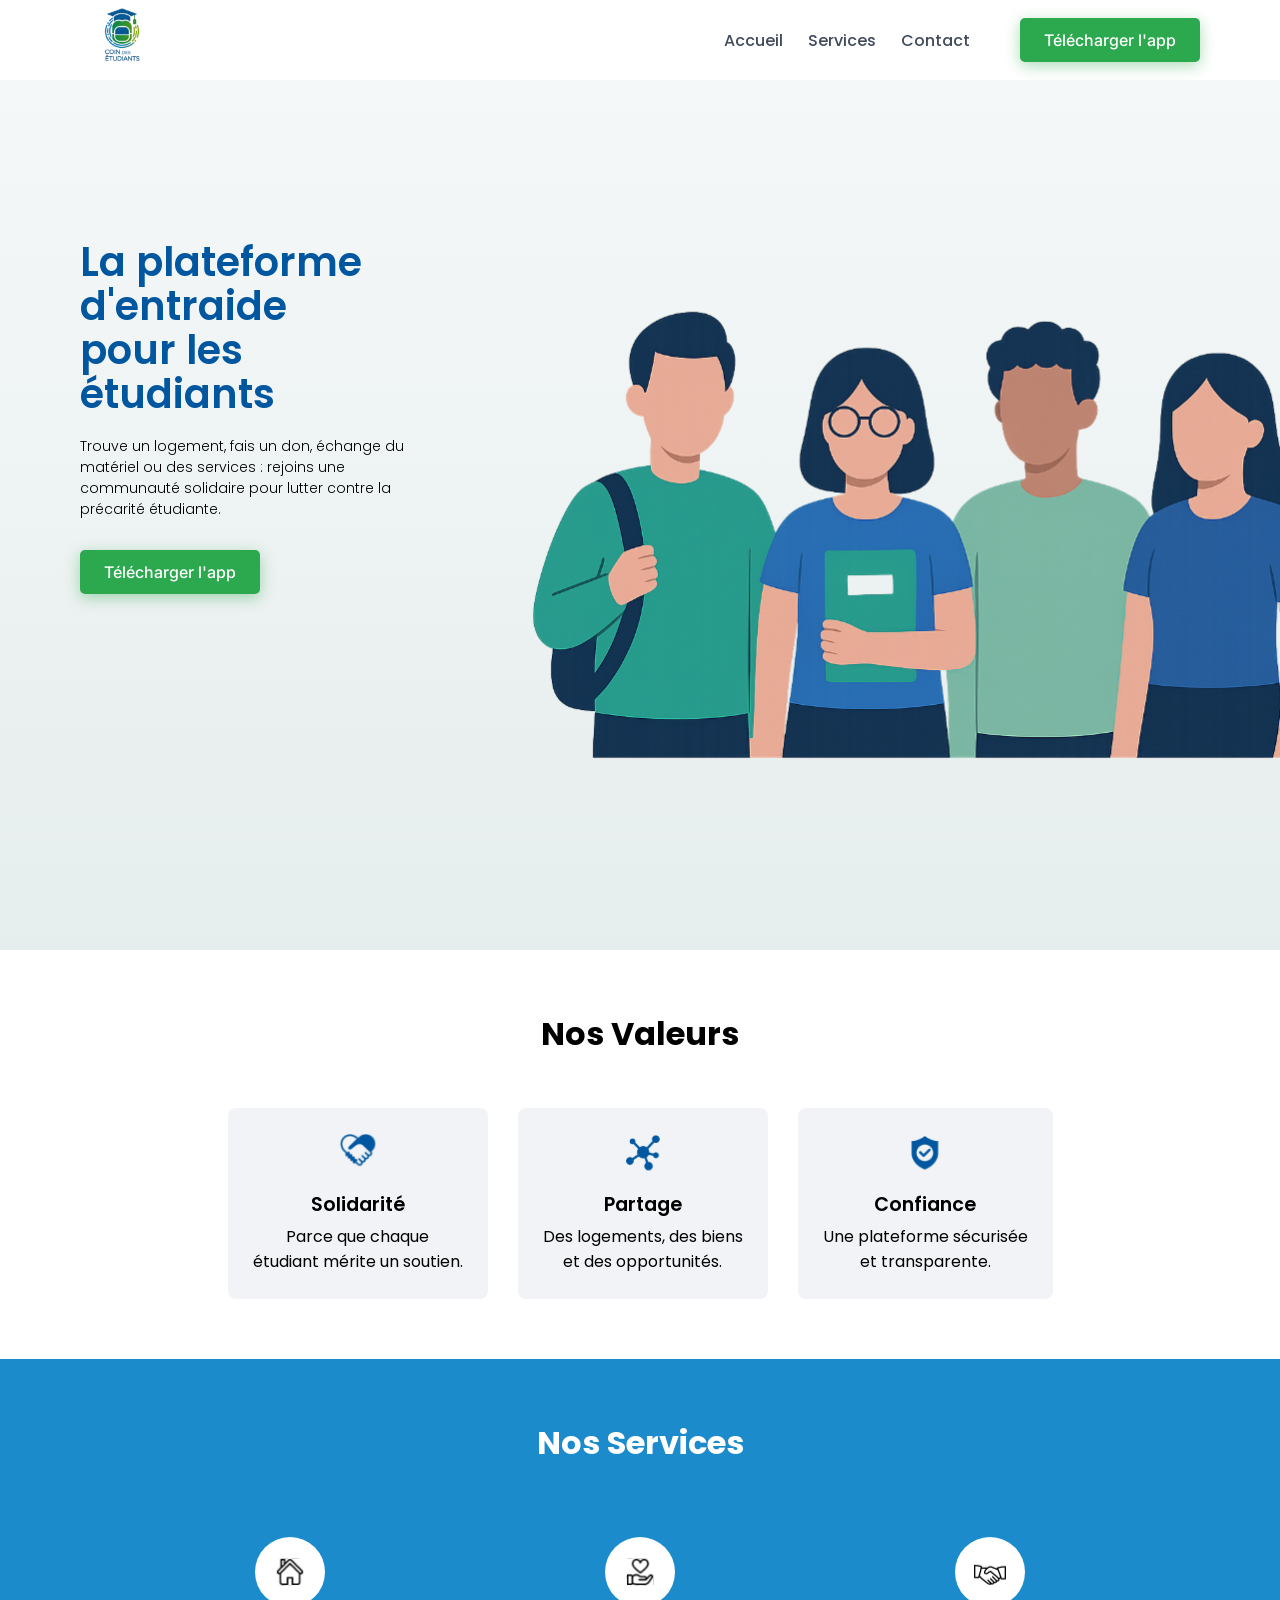
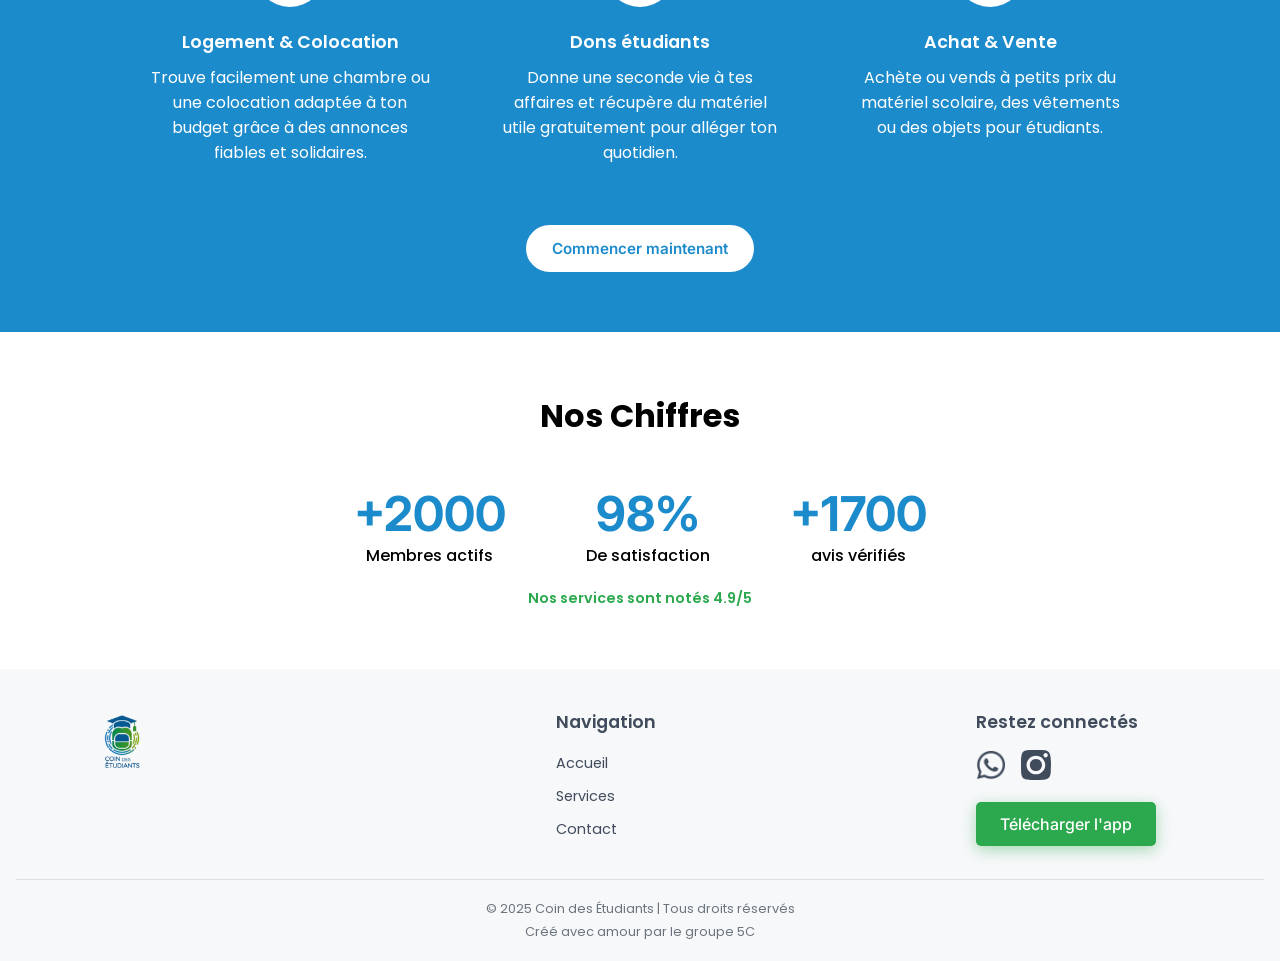
==== index.html @ 2bc45fd4 "site" ====
<!DOCTYPE html>
<html lang="fr">
<head>
    <meta charset="UTF-8">
    <meta name="viewport" content="width=device-width, initial-scale=1.0">
    <title>Le coin des etudiants</title>
    <link rel="shortcut icon" href="assets/logo.svg" type="image/svg+xml">
    <link rel="stylesheet" href="css/style.css">
    </head>
<body>
    <header class="header">
        <div class="header__nav container">
            <div class="logo">
                <img src="assets/logo.svg" alt="Logo" class="logo-img">
            </div>

            <div class="nav-group">
                <ul class="navig">
                    <li><a href="index.html">Accueil</a></li>
                    <li><a href="services.html">Services</a></li>
                    <li><a href="contact.html">Contact</a></li>
                </ul>
                <button class="nav__download-btn btn-primary">Télécharger l'app</button>
            </div>
        </div>
    </header>

    <main>
        <section id="hero" class="hero-section">
            <div class="container hero-content-wrapper">
                <div class="hero-text">
                    <h1>La plateforme d'entraide <br> pour les étudiants</h1>
                    <p>
                        Trouve un logement, fais un don, échange du matériel ou des services : rejoins 
                        une communauté solidaire pour lutter contre la précarité étudiante.
                    </p>
                    <button class="btn-primary">Télécharger l'app</button>
                </div>
                <div class="hero-image-wrapper">
                <img src="assets/perso.svg" alt="image1" class="hero-image">
                </div> 
                </div>
            </div>
        </section>

        <section id="valeurs">
            <div class="container">
                <h2 class="section-title">Nos Valeurs</h2>
                <div class="valeurs-grid">
                    <div class="valeur-item">
                        <img src="assets/valeurs/solidarite.svg" alt="Solidarité">
                        <h3>Solidarité</h3>
                        <p>Parce que chaque <br>
                        étudiant mérite un soutien.</p>
                    </div>

                    <div class="valeur-item">
                        <img src="assets/valeurs/partage.svg" alt="Partage">
                        <h3>Partage</h3>
                        <p>Des logements, des biens <br>
                        et des opportunités.</p>
                    </div>

                    <div class="valeur-item">
                        <img src="assets/valeurs/confiance.svg" alt="Confiance">
                        <h3>Confiance</h3>
                        <p>Une plateforme sécurisée <br> et transparente.</p>
                    </div>
                </div>
            </div>    
        </section>


        <section id="services">
            <div class="container">
                <h2 class="section-title">Nos Services</h2>
                <div class="services-grid">
                    <div class="service-item">
                        <img src="assets/services/logement.svg" alt="Logement">
                        <h3>Logement & Colocation</h3>
                        <p>Trouve facilement une chambre ou une colocation adaptée à ton budget grâce à des annonces fiables et solidaires.</p>
                    </div>

                    <div class="service-item">
                        <img src="assets/services/don.svg" alt="Don">
                        <h3>Dons étudiants</h3>
                        <p>Donne une seconde vie à tes affaires et récupère du matériel utile gratuitement pour alléger ton quotidien.</p>
                    </div>

                    <div class="service-item">
                        <img src="assets/services/achat.svg" alt="Achat">
                        <h3>Achat & Vente</h3>
                        <p>Achète ou vends à petits prix du matériel scolaire, des vêtements ou des objets pour étudiants.</p>
                    </div>
                </div>

                <div style="text-align: center;"> 
                    <button class="btn-secondary">Commencer maintenant</button>
                </div>
            </div>
        </section>

        <section id="chiffres">
            <div class="container">
                <h2 class="section-title">Nos Chiffres</h2>
                <div class="chiffres-grid">

                    <div class="chiffre-item">
                        <p class="chiffre-number">+2000</p>
                        <p class="chiffre-text">Membres actifs</p>
                    </div>
                    <div class="chiffre-item">
                        <p class="chiffre-number">98%</p>
                        <p class="chiffre-text">De satisfaction</p>
                    </div>
                    <div class="chiffre-item">
                        <p class="chiffre-number">+1700</p>
                        <p class="chiffre-text">avis vérifiés</p>
                    </div>
                </div>
                <p class="note">Nos services sont notés 4.9/5</p>
            </div>
        </section>
    </main>

    <footer>
        <div class="container footer-grid">
            <div class="footer-col logo-col">
                <div class="logo">
                    <img src="assets/logo.svg" alt="Logo" class="logo-img">
                </div>
            </div>
            
            <div class="footer-col">
                <h2>Navigation</h2>
                <nav>
                    <ul>
                        <li><a href="index.html">Accueil</a></li>
                        <li><a href="services.html">Services</a></li>
                        <li><a href="contact.html">Contact</a></li>  
                    </ul>
                </nav>
            </div>
            
            <div class="footer-col">
                <h2>Restez connectés</h2>
                <div class="social-links-container">
                    <a href="https://www.whatsapp.com/channel/0029VbAwDzD8fewrz5ocLE03" target="_blank" aria-label="WhatsApp">
                        <img src="assets/socials/whatsapp.svg" alt="WhatsApp" class="social-icon">
                    </a>
                    <a href="https://www.instagram.com/coin_des_etudiants/" target="_blank" aria-label="Instagram">
                        <img src="assets/socials/instagram.svg" alt="Instagram" class="social-icon">
                    </a>
                </div>
                <button class="btn-primary btn-footer">Télécharger l'app</button>
            </div>
        </div>
        
        <div class="footer-bottom">
            <p>&copy; 2025 Coin des Étudiants | Tous droits réservés</p>
            <p>Créé avec amour par le groupe 5C</p>
        </div>
    </footer>
    
</body>
</html>
---- css/style.css ----
@import url('https://fonts.googleapis.com/css2?family=Poppins:wght@100;400;500;600;700;800&display=swap');
@import url('https://fonts.googleapis.com/css2?family=Inter:wght@400;500;600;700&display=swap'); 

@import url('global.css');
@import url('sections/header.css');
@import url('sections/main.css'); 
@import url('sections/footer.css'); 


:root{

    --poppins: "Poppins", sans-serif;
    --inter: "Inter", sans-serif;

    --color-text-dark: #404B5C;
    --color-primary: #000000; 
    --color-secondary: #FFFFFF; 
    --btn-green-color: #2CA84E; 
    --bg-blue-color: #1C8BCC; 

    --color-hero-gradient-start: #f5f8f8; 
    --color-hero-gradient-end: #e6eded; 
    --color-light-grey-box: #f1f3f6;
    --color-footer-bg: #F7F8FA; 

    --padding-sides: 5%; 
    --max-width-content: 1120px;
}
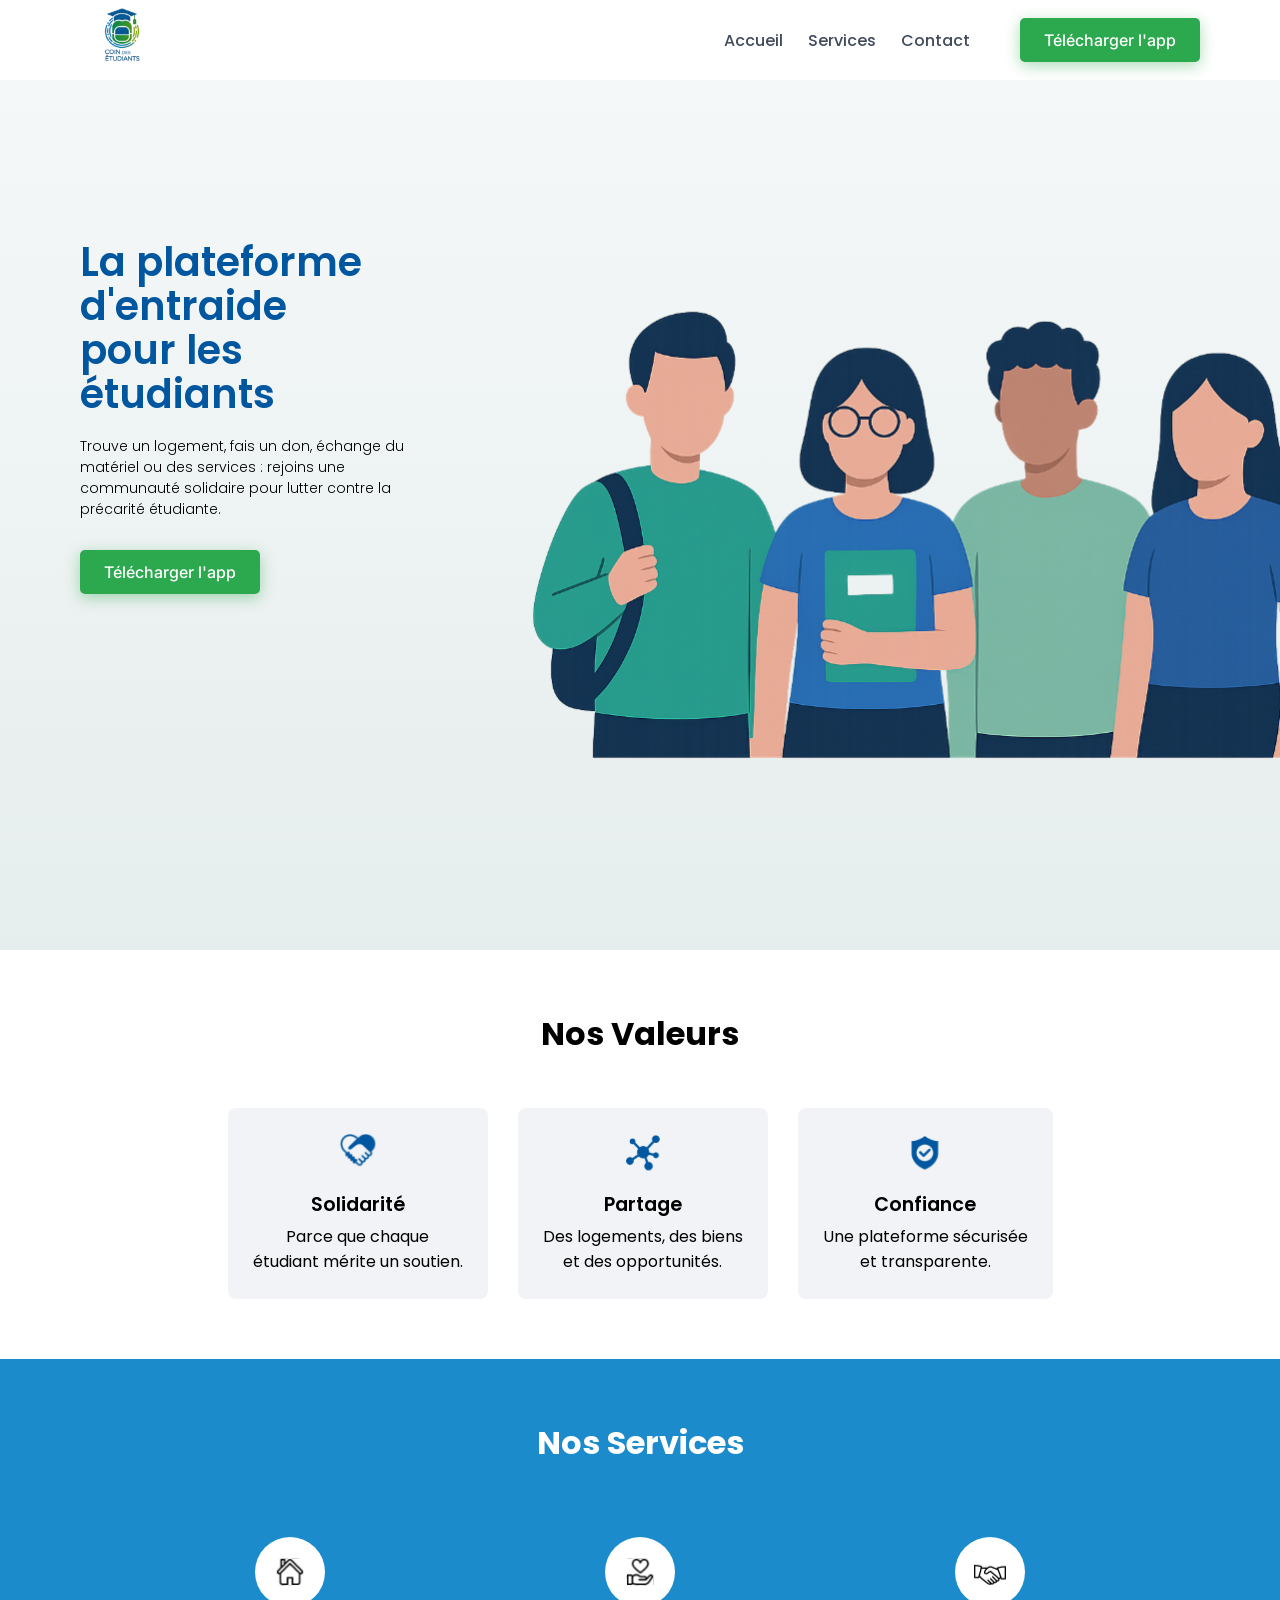
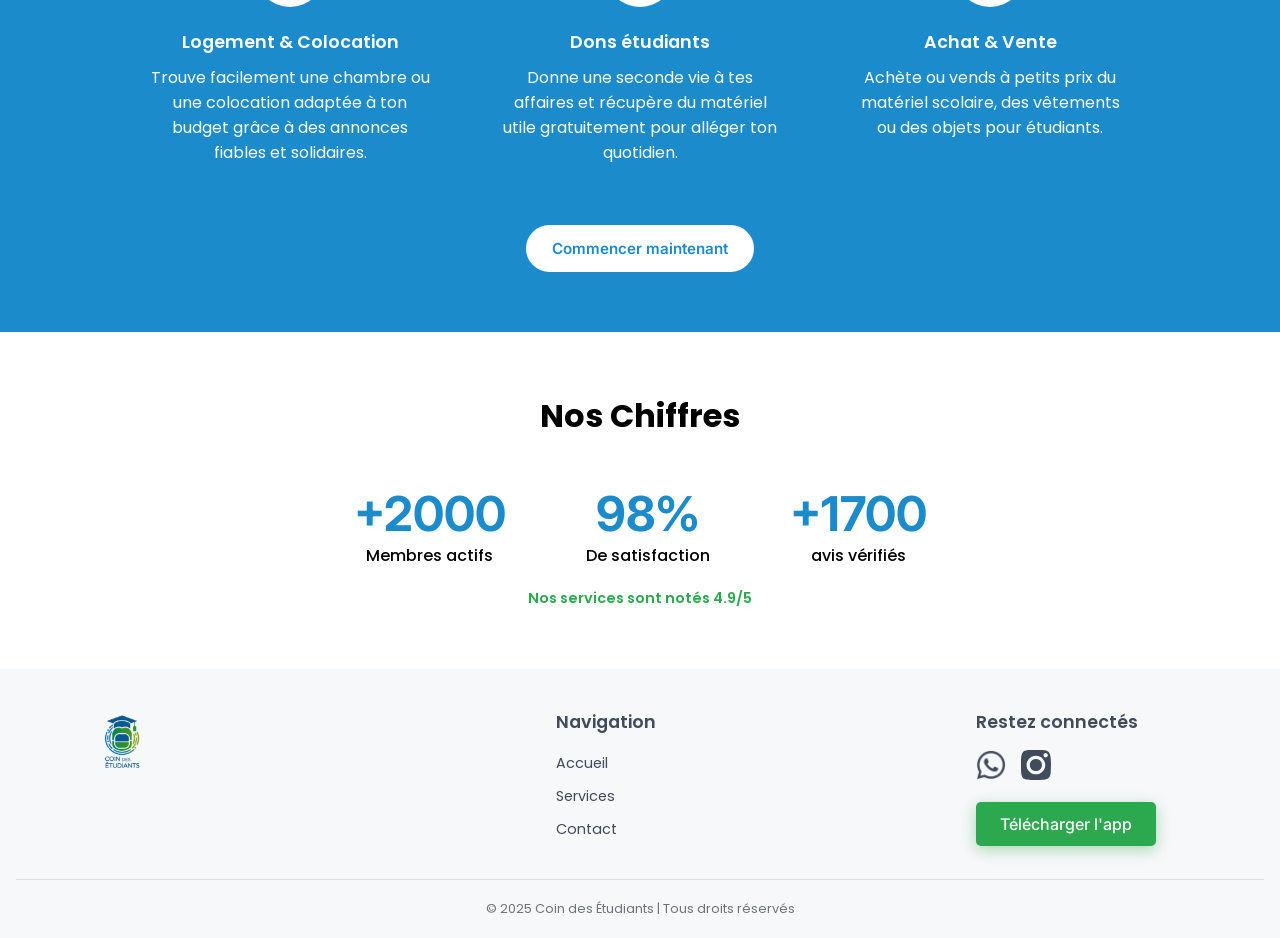
==== commit d0a8ec9b: "Update index.html Removed the footer text about group 5C." ====
--- a/index.html
+++ b/index.html
@@ -158,9 +158,9 @@
         
         <div class="footer-bottom">
             <p>&copy; 2025 Coin des Étudiants | Tous droits réservés</p>
-            <p>Créé avec amour par le groupe 5C</p>
+            
         </div>
     </footer>
     
 </body>
-</html>+</html>
